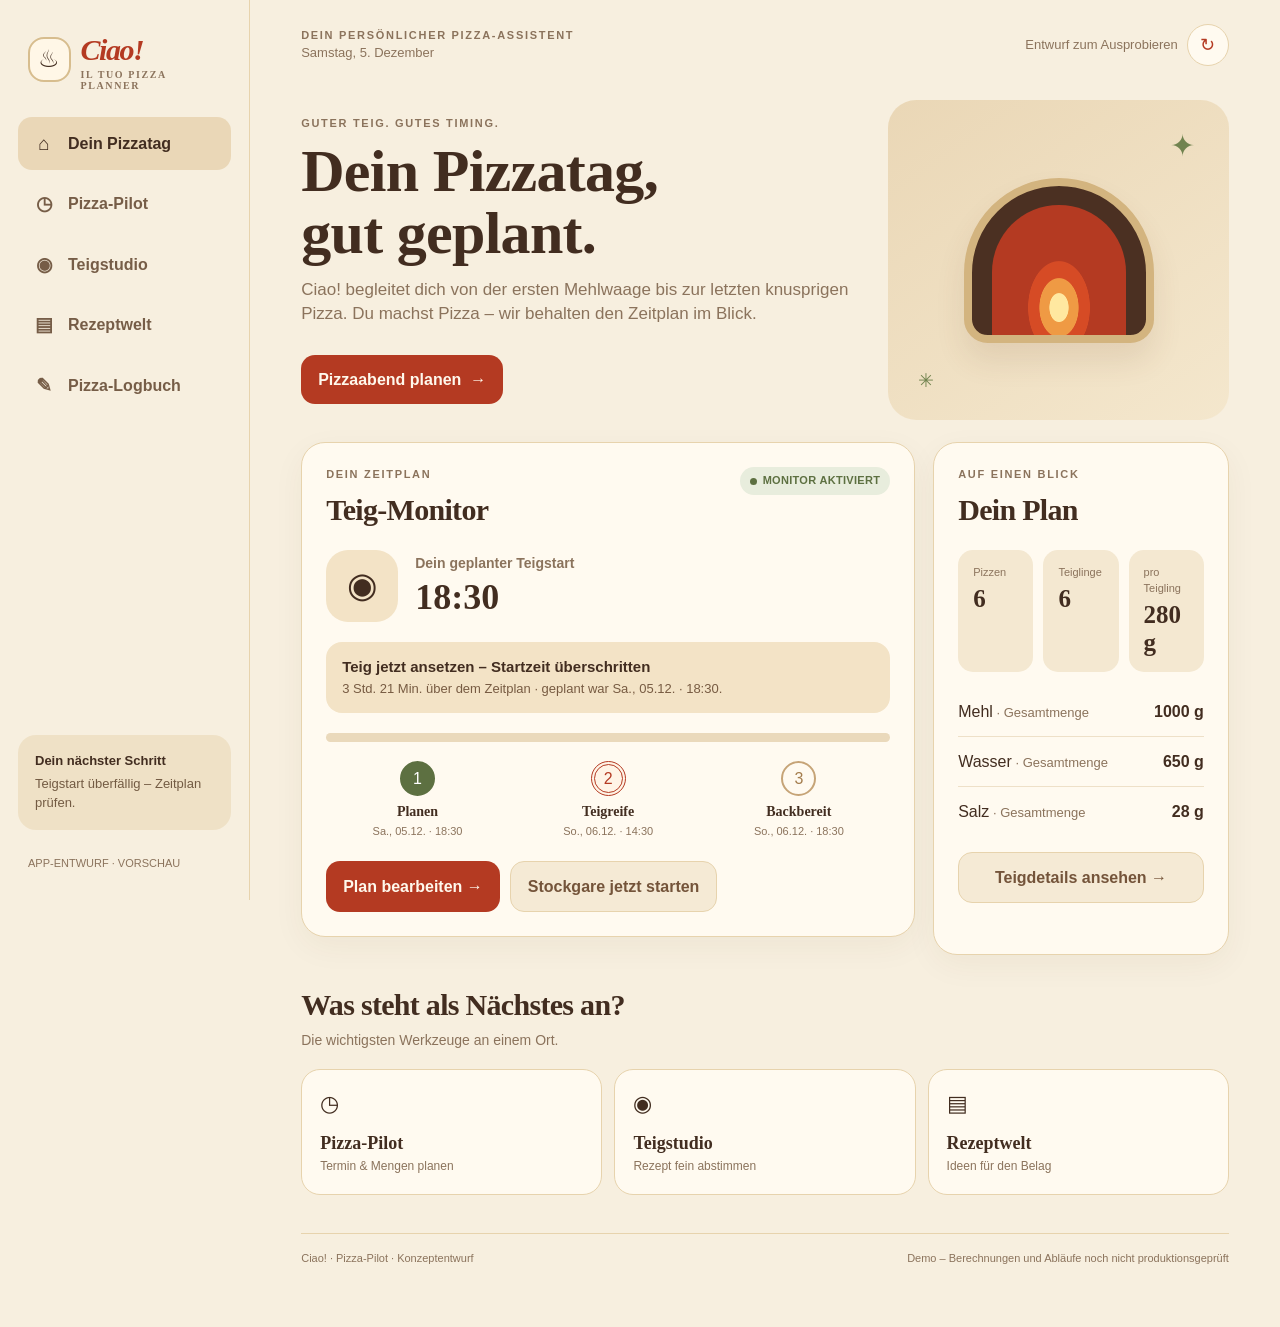
==== redesign/index.html @ b44c13f7 "Add standalone Ciao Pizza-Pilot app concept" ====
<!doctype html>
<html lang="de">
<head>
<meta charset="utf-8">
<meta name="viewport" content="width=device-width,initial-scale=1,viewport-fit=cover">
<meta name="theme-color" content="#f7efdf">
<title>Ciao! – Pizza-Pilot · Entwurf</title>
<style>
:root{--paper:#f7efdf;--paper2:#fffaf0;--ink:#422d20;--muted:#8b735c;--line:#e7d3ad;--red:#b43a22;--red2:#962f1d;--green:#5d7041;--greenbg:#e8eddd;--shadow:0 10px 32px #573a1a0d;--r:24px}
*{box-sizing:border-box}html{scroll-behavior:smooth}body{margin:0;background:var(--paper);color:var(--ink);font-family:ui-sans-serif,-apple-system,BlinkMacSystemFont,"Segoe UI",sans-serif;line-height:1.45}button,input,select{font:inherit}button{cursor:pointer}button:focus-visible,input:focus-visible,select:focus-visible{outline:3px solid #c58c65;outline-offset:2px}
.app{max-width:1440px;margin:auto;min-height:100vh;display:grid;grid-template-columns:250px minmax(0,1fr)}aside{padding:28px 18px;border-right:1px solid var(--line);display:flex;flex-direction:column;gap:26px;position:sticky;top:0;height:100vh}.brand{display:flex;align-items:center;gap:10px;padding:0 10px}.brandmark{width:45px;height:45px;border:2px solid #d7bd8e;border-radius:16px;display:grid;place-items:center;background:#fff7e7;font-size:24px}.brandname{font-family:Georgia,serif;font-size:30px;font-weight:bold;color:var(--red);font-style:italic;letter-spacing:-1.5px}.brand small{display:block;color:var(--muted);font:600 10px ui-sans-serif;letter-spacing:1.6px;text-transform:uppercase;margin-top:-3px}.nav{display:grid;gap:7px}.nav button{border:0;background:transparent;color:#765d47;text-align:left;padding:13px 14px;border-radius:14px;display:flex;align-items:center;gap:12px;font-weight:650}.nav button span{font-size:19px;width:24px;text-align:center}.nav button.active{background:#ead7b7;color:var(--ink)}.aside-note{margin-top:auto;padding:17px;background:#efe1c6;border-radius:18px;color:#735b43;font-size:13px}.aside-note b{display:block;color:var(--ink);margin-bottom:5px}
main{min-width:0;padding:24px clamp(18px,4vw,58px) 60px}.topbar{display:flex;justify-content:space-between;align-items:center;gap:16px;margin-bottom:34px}.eyebrow{font-size:11px;letter-spacing:1.7px;text-transform:uppercase;color:var(--muted);font-weight:800}.today{font-size:13px;color:var(--muted)}.top-actions{display:flex;align-items:center;gap:9px}.round{border:1px solid var(--line);border-radius:50%;width:42px;height:42px;background:var(--paper2);color:var(--red);font-size:18px}.view{display:none}.view.active{display:block;animation:appear .25s ease}@keyframes appear{from{opacity:.5;transform:translateY(4px)}to{opacity:1;transform:none}}
h1,h2,h3,p{margin-top:0}h1,h2,h3{font-family:Georgia,"Times New Roman",serif;letter-spacing:-.7px}h1{font-size:clamp(38px,5vw,60px);line-height:1.04;margin:8px 0 13px}h2{font-size:30px;margin-bottom:8px}h3{font-size:21px;margin-bottom:8px}.lede{color:var(--muted);font-size:17px;max-width:640px;margin-bottom:28px}.hero{display:grid;grid-template-columns:minmax(0,1.25fr) minmax(240px,.75fr);gap:20px;align-items:stretch;margin-bottom:22px}.hero-copy{padding:16px 0}.hero-art{min-height:230px;border-radius:28px;background:linear-gradient(145deg,#ead7b6,#f4e7cd);position:relative;overflow:hidden;display:grid;place-items:center}.oven{width:190px;height:165px;border-radius:100px 100px 25px 25px;background:#4b3022;border:8px solid #d3b47f;position:relative;box-shadow:0 18px 30px #6c3e241c}.oven:before{content:"";position:absolute;inset:19px 20px 0;border-radius:100px 100px 0 0;background:var(--red)}.oven:after{content:"";position:absolute;bottom:0;left:50%;transform:translateX(-50%);width:94px;height:98px;border-radius:70px 70px 0 0;background:radial-gradient(ellipse at 50% 72%,#ffe8a0 0 14%,#ef9a44 15% 29%,#d64b25 30% 46%,transparent 47%)}.spark{position:absolute;color:#71834f;font-size:30px}.spark.one{top:24px;right:34px}.spark.two{bottom:26px;left:30px;font-size:19px}
.card{background:var(--paper2);border:1px solid var(--line);border-radius:var(--r);padding:24px;box-shadow:var(--shadow)}.cardhead{display:flex;align-items:flex-start;justify-content:space-between;gap:12px;margin-bottom:18px}.cardhead p{color:var(--muted);font-size:14px;margin:0}.badge{display:inline-flex;align-items:center;gap:6px;background:var(--greenbg);color:var(--green);border-radius:99px;padding:6px 10px;font-size:11px;font-weight:800;letter-spacing:.3px;white-space:nowrap}.dot{width:7px;height:7px;border-radius:50%;background:currentColor}.dashboard-grid{display:grid;grid-template-columns:minmax(0,1.35fr) minmax(270px,.65fr);gap:18px}.monitor{margin-bottom:18px}.monitor-top{display:flex;justify-content:space-between;gap:14px;align-items:flex-start}.dough-icon{width:72px;height:72px;border-radius:22px;background:#f3e3c6;display:grid;place-items:center;font-size:35px;flex-shrink:0}.monitor-main{display:flex;gap:17px;align-items:center;margin:12px 0 20px}.monitor-main .sub{font-weight:750;font-size:14px;color:var(--muted)}.monitor-main .big{font:700 clamp(25px,3vw,36px) Georgia,serif;line-height:1.15;margin-top:4px}.countdown{padding:14px 16px;background:#f3e3c6;border-radius:16px;margin:14px 0 20px}.countdown b{display:block;font-size:15px}.countdown span{display:block;font-size:13px;color:#775b42;margin-top:3px}.progress{height:9px;background:#ead9bb;border-radius:20px;overflow:hidden;margin:14px 0 19px}.progress i{display:block;height:100%;width:0;background:var(--green);border-radius:20px;transition:width .3s}.stages{display:grid;grid-template-columns:repeat(3,1fr);gap:8px}.stage{text-align:center;color:var(--muted);font-size:12px}.stage .ring{margin:0 auto 8px;width:35px;height:35px;border:2px solid #c6a477;border-radius:50%;display:grid;place-items:center;color:#a47d4d;font-size:16px}.stage.current .ring{border:4px double var(--red);color:var(--red);background:#fff4e6}.stage.done .ring{background:var(--green);border-color:var(--green);color:white}.stage b{display:block;font:700 14px Georgia,serif;color:var(--ink);margin-bottom:3px}.stage small{font-size:11px}
.btn{border:0;border-radius:14px;padding:13px 17px;font-weight:800;display:inline-flex;justify-content:center;align-items:center;gap:9px;transition:transform .12s,background .12s}.btn:active{transform:scale(.985)}.primary{background:var(--red);color:#fff8ec}.primary:hover{background:var(--red2)}.secondary{background:#f5ead5;color:#74543a;border:1px solid var(--line)}.ghost{background:transparent;color:var(--red);padding:8px}.wide{width:100%}.btn-row{display:flex;gap:10px;flex-wrap:wrap;margin-top:20px}.quick-grid{display:grid;grid-template-columns:repeat(3,1fr);gap:12px;margin-top:18px}.quick{padding:18px;border:1px solid var(--line);border-radius:19px;background:var(--paper2);text-align:left;color:var(--ink)}.quick .qi{font-size:22px;margin-bottom:14px}.quick b{display:block;font:700 18px Georgia,serif}.quick small{display:block;color:var(--muted);margin-top:4px;font-size:12px}.section-title{display:flex;justify-content:space-between;align-items:end;gap:14px;margin:28px 0 13px}.section-title h2{margin:0}.section-title p{margin:4px 0 0;color:var(--muted);font-size:14px}
.fieldgrid{display:grid;grid-template-columns:repeat(2,minmax(0,1fr));gap:15px}.field{display:grid;gap:7px}.field label{font-size:13px;font-weight:800;color:#70553e}.field input,.field select{width:100%;min-height:46px;border:1px solid var(--line);border-radius:12px;padding:10px 12px;background:#fffdf7;color:var(--ink)}.field small{font-size:11px;color:var(--muted)}.full{grid-column:1/-1}.switchrow{display:flex;align-items:flex-start;gap:12px;padding:15px;background:#f3e7d0;border-radius:15px}.switchrow input{width:21px;height:21px;accent-color:var(--green);margin-top:2px}.switchrow b{display:block;font-size:14px}.switchrow small{display:block;color:var(--muted);font-size:12px;margin-top:4px}.statgrid{display:grid;grid-template-columns:repeat(3,1fr);gap:10px}.stat{background:#f4e8d1;padding:15px;border-radius:15px}.stat small{display:block;color:var(--muted);font-size:11px}.stat b{display:block;font:700 25px Georgia,serif;margin-top:4px}.ingredient-list{display:grid;gap:0}.ingredient{display:flex;justify-content:space-between;gap:16px;padding:13px 0;border-bottom:1px solid #eee0c8}.ingredient:last-child{border:0}.ingredient span{color:var(--muted);font-size:13px}.recipe-grid{display:grid;grid-template-columns:repeat(3,minmax(0,1fr));gap:14px}.recipe{padding:19px;background:var(--paper2);border:1px solid var(--line);border-radius:20px}.recipe-art{height:100px;border-radius:14px;background:linear-gradient(135deg,#f1dfbd,#e7cba0);display:grid;place-items:center;font-size:42px;margin-bottom:15px}.recipe p{font-size:13px;color:var(--muted);min-height:38px}.recipe .btn{width:100%;padding:10px;font-size:13px}.checklist{display:grid;gap:10px}.checkitem{display:flex;align-items:center;gap:11px;padding:12px;border:1px solid var(--line);border-radius:13px}.checkitem input{width:18px;height:18px;accent-color:var(--green)}.checkitem:has(input:checked) span{text-decoration:line-through;color:#9a8a75}.toast{position:fixed;left:50%;bottom:92px;transform:translate(-50%,15px);opacity:0;pointer-events:none;background:var(--ink);color:white;border-radius:99px;padding:12px 18px;font-size:13px;box-shadow:var(--shadow);transition:.2s;z-index:20}.toast.show{opacity:1;transform:translate(-50%,0)}.mobile-nav{display:none}
@media(max-width:900px){.app{grid-template-columns:1fr}aside{display:none}main{padding:18px 18px 100px}.topbar{margin-bottom:23px}.hero{grid-template-columns:1fr .7fr;gap:10px}.hero-art{min-height:185px}.oven{transform:scale(.75)}.dashboard-grid{grid-template-columns:1fr}.quick-grid{grid-template-columns:repeat(3,1fr)}.recipe-grid{grid-template-columns:repeat(2,1fr)}.mobile-nav{position:fixed;display:grid;grid-template-columns:repeat(5,1fr);bottom:0;left:0;right:0;padding:8px 8px calc(8px + env(safe-area-inset-bottom));background:#fffaf0f2;backdrop-filter:blur(14px);border-top:1px solid var(--line);z-index:10}.mobile-nav button{border:0;background:transparent;color:var(--muted);font-size:10px;font-weight:750;display:grid;justify-items:center;gap:3px;padding:5px 0}.mobile-nav button span{font-size:19px}.mobile-nav button.active{color:var(--red)}}
@media(max-width:560px){.hero{grid-template-columns:1fr}.hero-copy{padding:0}.hero-art{min-height:130px;max-height:130px}.oven{transform:scale(.55)}.spark.one{top:10px;right:20px}.spark.two{bottom:10px;left:20px}.lede{font-size:15px;margin-bottom:20px}.card{padding:18px;border-radius:21px}.monitor-main{align-items:flex-start}.dough-icon{width:58px;height:58px;font-size:29px;border-radius:17px}.countdown{padding:12px}.quick-grid{gap:8px}.quick{padding:12px}.quick .qi{font-size:19px;margin-bottom:10px}.quick b{font-size:15px}.quick small{font-size:11px}.fieldgrid{grid-template-columns:1fr}.full{grid-column:auto}.statgrid{gap:7px}.stat{padding:11px}.stat b{font-size:21px}.recipe-grid{grid-template-columns:1fr}.recipe{display:grid;grid-template-columns:82px 1fr;gap:0 14px}.recipe-art{grid-row:span 3;height:82px;margin:0}.recipe h3{font-size:18px}.recipe p{min-height:0}.recipe .btn{grid-column:2}.top-actions .today{display:none}}
</style>
</head>
<body>
<div class="app">
<aside>
 <div class="brand"><div class="brandmark">♨</div><div><div class="brandname">Ciao!</div><small>Il tuo pizza planner</small></div></div>
 <nav class="nav" aria-label="Hauptnavigation">
  <button class="active" data-view="home"><span>⌂</span>Dein Pizzatag</button>
  <button data-view="pilot"><span>◷</span>Pizza-Pilot</button>
  <button data-view="dough"><span>◉</span>Teigstudio</button>
  <button data-view="recipes"><span>▤</span>Rezeptwelt</button>
  <button data-view="logbook"><span>✎</span>Pizza-Logbuch</button>
 </nav>
 <div class="aside-note"><b>Dein nächster Schritt</b><span id="asideNext">Plane deinen Pizzaabend und lass Ciao! den Zeitplan berechnen.</span></div>
 <div style="padding:0 10px;color:var(--muted);font-size:11px">APP-ENTWURF · VORSCHAU</div>
</aside>
<main>
 <div class="topbar"><div><div class="eyebrow" id="topEyebrow">DEIN PERSÖNLICHER PIZZA-ASSISTENT</div><div class="today" id="todayLabel"></div></div><div class="top-actions"><span class="today">Entwurf zum Ausprobieren</span><button class="round" id="resetBtn" aria-label="Entwurf zurücksetzen" title="Entwurf zurücksetzen">↻</button></div></div>
 <section class="view active" id="view-home">
  <div class="hero"><div class="hero-copy"><div class="eyebrow">GUTER TEIG. GUTES TIMING.</div><h1>Dein Pizzatag,<br>gut geplant.</h1><p class="lede">Ciao! begleitet dich von der ersten Mehlwaage bis zur letzten knusprigen Pizza. Du machst Pizza – wir behalten den Zeitplan im Blick.</p><button class="btn primary" data-go="pilot">Pizzaabend planen <span>→</span></button></div><div class="hero-art" aria-label="Illustration eines Pizzaofens"><span class="spark one">✦</span><div class="oven"></div><span class="spark two">✳</span></div></div>
  <div class="dashboard-grid">
   <div class="card monitor"><div class="cardhead"><div><div class="eyebrow">DEIN ZEITPLAN</div><h2 style="margin:5px 0 0">Teig-Monitor</h2></div><span class="badge" id="monitorBadge"><i class="dot"></i> NOCH NICHT AKTIV</span></div>
    <div class="monitor-main"><div class="dough-icon">◉</div><div><div class="sub" id="monitorTitle">Dein nächster Teig beginnt mit einem Plan</div><div class="big" id="monitorBig">Alles bereit?</div></div></div>
    <div class="countdown" id="countdown"><b>Dein Zeitplan wartet auf dich</b><span>Lege Backzeit und Teigruhe fest – Ciao! berechnet den richtigen Startzeitpunkt.</span></div>
    <div class="progress"><i id="progressBar"></i></div>
    <div class="stages">
     <div class="stage current" id="stage-plan"><div class="ring">1</div><b>Planen</b><small id="stagePlanText">Zeit & Mengen</small></div>
     <div class="stage" id="stage-dough"><div class="ring">2</div><b>Teigreife</b><small id="stageDoughText">Wartet auf Start</small></div>
     <div class="stage" id="stage-bake"><div class="ring">3</div><b>Backbereit</b><small id="stageBakeText">Zielzeit</small></div>
    </div>
    <div class="btn-row"><button class="btn primary" id="monitorAction" data-go="pilot">Jetzt planen <span>→</span></button><button class="btn secondary" id="startDoughBtn" style="display:none">Stockgare starten</button></div>
   </div>
   <div class="card"><div class="cardhead"><div><div class="eyebrow">AUF EINEN BLICK</div><h2 style="margin:5px 0 0">Dein Plan</h2></div></div>
    <div class="statgrid"><div class="stat"><small>Pizzen</small><b id="statPizzas">6</b></div><div class="stat"><small>Teiglinge</small><b id="statBalls">6</b></div><div class="stat"><small>pro Teigling</small><b id="statWeight">280 g</b></div></div>
    <div class="ingredient-list" style="margin-top:15px"><div class="ingredient"><div>Mehl<span> · Gesamtmenge</span></div><b id="statFlour">—</b></div><div class="ingredient"><div>Wasser<span> · Gesamtmenge</span></div><b id="statWater">—</b></div><div class="ingredient"><div>Salz<span> · Gesamtmenge</span></div><b id="statSalt">—</b></div></div>
    <button class="btn secondary wide" style="margin-top:16px" data-go="dough">Teigdetails ansehen →</button>
   </div>
  </div>
  <div class="section-title"><div><h2>Was steht als Nächstes an?</h2><p>Die wichtigsten Werkzeuge an einem Ort.</p></div></div>
  <div class="quick-grid"><button class="quick" data-go="pilot"><div class="qi">◷</div><b>Pizza-Pilot</b><small>Termin & Mengen planen</small></button><button class="quick" data-go="dough"><div class="qi">◉</div><b>Teigstudio</b><small>Rezept fein abstimmen</small></button><button class="quick" data-go="recipes"><div class="qi">▤</div><b>Rezeptwelt</b><small>Ideen für den Belag</small></button></div>
 </section>
 <section class="view" id="view-pilot">
  <div class="eyebrow">SCHRITT 1 · PLANEN</div><h1>Dein Pizza-Pilot.</h1><p class="lede">Sag uns, wann du essen möchtest. Ciao! rechnet rückwärts und zeigt dir, wann der Teig starten sollte.</p>
  <div class="dashboard-grid"><div class="card"><div class="cardhead"><div><h2>Dein Pizzaabend</h2><p>Die Basis für deinen persönlichen Zeitplan.</p></div><span class="badge">SCHRITT 1 VON 3</span></div>
   <div class="fieldgrid">
    <div class="field"><label for="bakeDate">Backdatum</label><input type="date" id="bakeDate"></div>
    <div class="field"><label for="bakeTime">Wann soll gegessen werden?</label><input type="time" id="bakeTime" value="18:30"></div>
    <div class="field"><label for="pizzas">Anzahl Pizzen</label><input type="number" min="1" max="60" id="pizzas" value="6"></div>
    <div class="field"><label for="ballWeight">Teigling pro Pizza (g)</label><input type="number" min="150" max="500" step="5" id="ballWeight" value="280"></div>
    <div class="field"><label for="doughHours">Gesamte Teigruhe (Stunden)</label><input type="number" min="4" max="96" id="doughHours" value="24"></div>
    <div class="field"><label for="proofHours">Stückgare (Stunden)</label><input type="number" min="1" max="12" id="proofHours" value="4"></div>
    <div class="field"><label for="hydration">Hydration (%)</label><input type="number" min="50" max="80" id="hydration" value="65"></div>
    <div class="field"><label for="roomTemp">Raumtemperatur (°C)</label><input type="number" min="15" max="30" id="roomTemp" value="21"></div>
    <div class="field full"><label class="switchrow"><input type="checkbox" id="monitorOptIn" checked><span><b>Teig-Monitor auf der Startseite anzeigen</b><smallCiao></smallCiao><small>Übernimmt diesen Plan ins Dashboard. Der Timer beginnt erst, wenn du den tatsächlichen Start der Stockgare bestätigst.</small></span></label></div>
   </div>
   <div class="btn-row"><button class="btn primary" id="savePlan">Zeitplan berechnen <span>→</span></button><button class="btn secondary" id="resetPlan">Eingaben zurücksetzen</button></div>
  </div>
  <div class="card"><div class="eyebrow">DEIN RÜCKWÄRTSPLAN</div><h2 style="margin-top:8px">Die entscheidenden Zeiten</h2><div class="ingredient-list" id="planTimes"><div class="ingredient"><div>Teig ansetzen</div><b>—</b></div><div class="ingredient"><div>Stückgare beginnt</div><b>—</b></div><div class="ingredient"><div>Backbereit</div><b>—</b></div></div><div class="countdown" id="pilotCountdown"><b>Bereit, wenn du es bist.</b><span>Trage Datum und Uhrzeit ein und berechne deinen Zeitplan.</span></div></div>
  </div>
 </section>
 <section class="view" id="view-dough">
  <div class="eyebrow">SCHRITT 2 · TEIGSTUDIO</div><h1>Der Teig macht's.</h1><p class="lede">Ein guter Teig ist kein Zufall. Hier siehst du deine Mengen und kannst die wichtigsten Parameter anpassen.</p>
  <div class="dashboard-grid"><div class="card"><div class="cardhead"><div><h2>Dein Teigrezept</h2><p>Berechnet aus Anzahl und Gewicht deiner Teiglinge.</p></div><span class="badge">BÄCKERPROZENTE</span></div>
   <div class="statgrid"><div class="stat"><small>Mehl</small><b id="flourAmount">—</b></div><div class="stat"><small>Wasser</small><b id="waterAmount">—</b></div><div class="stat"><small>Salz</small><b id="saltAmount">—</b></div></div>
   <div class="ingredient-list" style="margin-top:16px"><div class="ingredient"><div>Hefe <span> · Richtwert, Trockenhefe</span></div><b id="yeastAmount">—</b></div><div class="ingredient"><div>Gesamtteig</div><b id="totalDough">—</b></div><div class="ingredient"><div>Teiglinge</div><b id="doughBallSummary">—</b></div></div>
   <p style="font-size:12px;color:var(--muted);margin:15px 0 0">Hinweis: Die Hefemenge ist im Entwurf ein grober Startwert und wird in einer späteren Version abhängig von Temperatur und Reifezeit genauer berechnet.</p>
  </div>
  <div class="card"><div class="eyebrow">DEINE EINSTELLUNGEN</div><h2 style="margin-top:8px">Feintuning</h2><div class="fieldgrid"><div class="field"><label for="saltPct">Salz (%)</label><input type="number" id="saltPct" min="1" max="4" step=".1" value="2.8"></div><div class="field"><label for="oilPct">Olivenöl (%)</label><input type="number" id="oilPct" min="0" max="5" step=".1" value="0"></div><div class="field"><label for="yeastPct">Trockenhefe (%)</label><input type="number" id="yeastPct" min=".01" max="1" step=".01" value=".15"></div><div class="field"><label for="flourType">Mehltyp</label><select id="flourType"><option>Tipo 00</option><option>Tipo 0</option><option>Weizen 550</option><option>Vollkorn-Mix</option></select></div></div><div class="btn-row"><button class="btn primary" id="updateDough">Teig neu berechnen</button><button class="btn secondary" data-go="pilot">Zum Pizza-Pilot</button></div></div></div>
 </section>
 <section class="view" id="view-recipes">
  <div class="eyebrow">INSPIRATION · REZEPTWELT</div><h1>Was kommt drauf?</h1><p class="lede">Drei Klassiker für den Anfang. Wähle eine Pizza, um sie für deinen Abend vorzumerken.</p>
  <div class="recipe-grid">
   <article class="recipe"><div class="recipe-art">✦</div><h3>Margherita</h3><p>Tomate, Fior di latte, Basilikum. Wenige Zutaten, viel Geschmack.</p><button class="btn secondary" data-recipe="Margherita">Für den Abend wählen</button></article>
   <article class="recipe"><div class="recipe-art">◉</div><h3>Marinara</h3><p>Tomate, Knoblauch, Oregano und Olivenöl. Pur und aromatisch.</p><button class="btn secondary" data-recipe="Marinara">Für den Abend wählen</button></article>
   <article class="recipe"><div class="recipe-art">✳</div><h3>Diavola</h3><p>Tomate, Mozzarella und würzige Salami. Herzhaft mit etwas Schärfe.</p><button class="btn secondary" data-recipe="Diavola">Für den Abend wählen</button></article>
  </div>
  <div class="card" style="margin-top:18px"><div class="cardhead"><div><h2>Deine Auswahl</h2><p>Die ausgewählten Pizzen für deinen Pizzaabend.</p></div></div><div id="recipeSelection" class="ingredient-list"><div class="ingredient"><div>Noch keine Pizza ausgewählt</div><b>—</b></div></div></div>
 </section>
 <section class="view" id="view-logbook">
  <div class="eyebrow">LERNEN · VERBESSERN · WIEDERHOLEN</div><h1>Dein Pizza-Logbuch.</h1><p class="lede">Notiere, wie dein Teig und deine Pizza geworden sind. Beim nächsten Mal kannst du gezielt verbessern.</p>
  <div class="dashboard-grid"><div class="card"><h2>Backergebnis festhalten</h2><div class="fieldgrid"><div class="field"><label for="logDate">Datum</label><input type="date" id="logDate"></div><div class="field"><label for="ovenTemp">Ofentemperatur (°C)</label><input type="number" id="ovenTemp" value="400"></div><div class="field"><label for="bakeQuality">Ergebnis</label><select id="bakeQuality"><option>Sehr gut</option><option>Gut</option><option>Verbesserungswürdig</option></select></div><div class="field"><label for="bakeTimeActual">Backzeit (Sekunden)</label><input type="number" id="bakeTimeActual" value="90"></div><div class="field full"><label for="logNotes">Notizen</label><input type="text" id="logNotes" placeholder="z. B. Rand luftig, Boden etwas blass …"></div></div><div class="btn-row"><button class="btn primary" id="saveLog">Eintrag speichern</button></div></div>
   <div class="card"><div class="eyebrow">DEINE LERNKURVE</div><h2 style="margin-top:8px">Letzte Backabende</h2><div id="logEntries" class="ingredient-list"><div class="ingredient"><div>Noch keine Einträge</div><b>Starte dein Logbuch</b></div></div></div>
  </div>
 </section>
 <footer style="margin-top:38px;padding-top:17px;border-top:1px solid var(--line);color:var(--muted);font-size:11px;display:flex;justify-content:space-between;gap:10px;flex-wrap:wrap"><span>Ciao! · Pizza-Pilot · Konzeptentwurf</span><span>Demo – Berechnungen und Abläufe noch nicht produktionsgeprüft</span></footer>
</main>
</div>
<nav class="mobile-nav" aria-label="Navigation"><button class="active" data-view="home"><span>⌂</span>Start</button><button data-view="pilot"><span>◷</span>Pilot</button><button data-view="dough"><span>◉</span>Teig</button><button data-view="recipes"><span>▤</span>Rezepte</button><button data-view="logbook"><span>✎</span>Logbuch</button></nav>
<div class="toast" id="toast" role="status"></div>
<script>
(()=> {
const $=id=>document.getElementById(id);
const defaults={date:'',time:'18:30',pizzas:6,weight:280,hours:24,proof:4,hydration:65,room:21,salt:2.8,oil:0,yeast:.15,monitor:true,startedAt:null,recipes:[],logs:[]};
let data={...defaults};
try{const saved=JSON.parse(localStorage.getItem('ciao-redesign-demo-v1')||'null');if(saved)data={...defaults,...saved}}catch(e){}
let toastTimer;
function toast(msg){$('toast').textContent=msg;$('toast').classList.add('show');clearTimeout(toastTimer);toastTimer=setTimeout(()=>$('toast').classList.remove('show'),2500)}
function localDate(d){return d.getFullYear()+'-'+String(d.getMonth()+1).padStart(2,'0')+'-'+String(d.getDate()).padStart(2,'0')}
function dateTime(date,time){if(!date)return null;const d=new Date(date+'T'+(time||'18:30')+':00');return Number.isNaN(d.getTime())?null:d}
function fmt(d){return d.toLocaleDateString('de-DE',{weekday:'short',day:'2-digit',month:'2-digit'})+' · '+d.toLocaleTimeString('de-DE',{hour:'2-digit',minute:'2-digit'})}
function persist(){try{localStorage.setItem('ciao-redesign-demo-v1',JSON.stringify(data))}catch(e){}}
function calc(){const count=Math.max(1,+$('pizzas').value||1),weight=Math.max(150,+$('ballWeight').value||280),hydr=Math.max(50,+$('hydration').value||65)/100,salt=Math.max(0,+$('saltPct').value||2.8)/100,oil=Math.max(0,+$('oilPct').value||0)/100,yeast=Math.max(0,+$('yeastPct').value||.15)/100,total=count*weight,flour=total/(1+hydr+salt+oil+yeast),water=flour*hydr,saltG=flour*salt,oilG=flour*oil,yeastG=flour*yeast;return{count,weight,total,flour,water,saltG,oilG,yeastG}}
function fmtG(n){return Math.round(n)+' g'}
function syncInputs(){ $('bakeDate').value=data.date;$('bakeTime').value=data.time;$('pizzas').value=data.pizzas;$('ballWeight').value=data.weight;$('doughHours').value=data.hours;$('proofHours').value=data.proof;$('hydration').value=data.hydration;$('roomTemp').value=data.room;$('monitorOptIn').checked=data.monitor;$('saltPct').value=data.salt;$('oilPct').value=data.oil;$('yeastPct').value=data.yeast;$('logDate').value=localDate(new Date())}
function readInputs(){data.date=$('bakeDate').value;data.time=$('bakeTime').value;data.pizzas=Math.max(1,+$('pizzas').value||1);data.weight=Math.max(150,+$('ballWeight').value||280);data.hours=Math.max(4,+$('doughHours').value||24);data.proof=Math.max(1,+$('proofHours').value||4);data.hydration=Math.max(50,+$('hydration').value||65);data.room=+$('roomTemp').value||21;data.monitor=$('monitorOptIn').checked;data.salt=+$('saltPct').value||2.8;data.oil=+$('oilPct').value||0;data.yeast=+$('yeastPct').value||.15}
function updateStats(){const c=calc();$('statPizzas').textContent=c.count;$('statBalls').textContent=c.count;$('statWeight').textContent=c.weight+' g';$('statFlour').textContent=fmtG(c.flour);$('statWater').textContent=fmtG(c.water);$('statSalt').textContent=fmtG(c.saltG);$('flourAmount').textContent=fmtG(c.flour);$('waterAmount').textContent=fmtG(c.water);$('saltAmount').textContent=fmtG(c.saltG);$('yeastAmount').textContent=fmtG(c.yeastG);$('totalDough').textContent=fmtG(c.total);$('doughBallSummary').textContent=c.count+' × '+c.weight+' g'}
function setStage(id,cls){const el=$(id);el.classList.remove('current','done');if(cls)el.classList.add(cls)}
function render(){readInputs();persist();updateStats();const now=new Date(),bake=dateTime(data.date,data.time),start=bake?new Date(bake.getTime()-data.hours*3600000):null,proof=bake?new Date(bake.getTime()-data.proof*3600000):null;const started=data.startedAt?new Date(data.startedAt):null;const active=data.monitor; $('monitorBadge').innerHTML=active?'<i class="dot"></i> MONITOR AKTIVIERT':'MONITOR AUS';$('monitorTitle').textContent=started?'Teigreife läuft':(bake?'Dein geplanter Teigstart':'Dein nächster Teig beginnt mit einem Plan');$('monitorBig').textContent=started?elapsed(started,now):(start?fmt(start).split(' · ')[1]:'Alles bereit?');$('progressBar').style.width=started?Math.max(0,Math.min(100,(now-started)/(data.hours*3600000)*100))+'%':'0%';$('stagePlanText').textContent=start?fmt(start):'Zeit & Mengen';$('stageDoughText').textContent=started?'Gestartet · '+started.toLocaleTimeString('de-DE',{hour:'2-digit',minute:'2-digit'}):(proof?fmt(proof):'Wartet auf Start');$('stageBakeText').textContent=bake?fmt(bake):'Zielzeit';setStage('stage-plan',started?'done':(bake?'done':'current'));setStage('stage-dough',started?'current':(bake?'current':''));setStage('stage-bake',started&&now-started>=data.hours*3600000?'done':'');
$('countdown').style.display=active?'':'none';if(!active){$('countdown').innerHTML='<b>Monitor ausgeblendet</b><span>Aktiviere ihn im Pizza-Pilot, wenn du den Zeitplan auf der Startseite sehen möchtest.</span>'}else if(!bake){$('countdown').innerHTML='<b>Dein Zeitplan wartet auf dich</b><span>Lege Backzeit und Teigruhe fest – Ciao! berechnet den richtigen Startzeitpunkt.</span>'}else if(started){const end=new Date(started.getTime()+data.hours*3600000),left=end-now;$('countdown').innerHTML='<b>Teig reift seit '+fmt(started)+'</b><span>'+(left>0?'Noch '+duration(left)+' bis zur berechneten Reife.':'Die geplante Reifezeit ist erreicht.')+'</span>'}else{const delta=start-now;$('countdown').innerHTML=delta>0?'<b>Teig ansetzen: '+fmt(start)+'</b><span>Noch '+duration(delta)+' bis zum geplanten Start.</span>':'<b>Teig jetzt ansetzen – Startzeit überschritten</b><span>'+duration(-delta)+' über dem Zeitplan · geplant war '+fmt(start)+'.</span>'}
$('monitorAction').textContent=started?'Zeitplan ansehen →':(bake?'Plan bearbeiten →':'Jetzt planen →');$('monitorAction').dataset.go=bake?'pilot':'pilot';$('startDoughBtn').style.display=active&&bake&&!started?'inline-flex':'none';$('startDoughBtn').textContent='Stockgare jetzt starten';$('asideNext').textContent=started?'Teig reift. Geplante Reife: '+fmt(new Date(started.getTime()+data.hours*3600000)):start?(start>now?'Teigstart am '+fmt(start):'Teigstart überfällig – Zeitplan prüfen.'):'Plane deinen Pizzaabend und lass Ciao! den Zeitplan berechnen.';renderTimes(bake,start,proof);renderRecipes();renderLogs();persist()}
function duration(ms){let m=Math.floor(Math.abs(ms)/60000),d=Math.floor(m/1440),h=Math.floor(m%1440/60),min=m%60;return(d?d+' Tg. ':'')+(h+' Std. '+min+' Min.')}
function elapsed(start,now){return duration(now-start)}
function renderTimes(bake,start,proof){$('planTimes').innerHTML=[['Teig ansetzen',start],['Stückgare beginnt',proof],['Backbereit',bake]].map(([label,date])=>'<div class="ingredient"><div>'+label+'</div><b>'+(date?fmt(date):'—')+'</b></div>').join('');if(!bake){$('pilotCountdown').innerHTML='<b>Bereit, wenn du es bist.</b><span>Trage Datum und Uhrzeit ein und berechne deinen Zeitplan.</span>'}else{$('pilotCountdown').innerHTML='<b>Dein Teigstart ist '+fmt(start)+'</b><span>'+(start>new Date()?'Noch '+duration(start-new Date())+' bis zum Start.':duration(new Date()-start)+' über dem geplanten Start.')+'</span>'}}
function renderRecipes(){$('recipeSelection').innerHTML=data.recipes.length?data.recipes.map(r=>'<div class="ingredient"><div>'+r+'</div><b>Vorgemerkt ✓</b></div>').join(''):'<div class="ingredient"><div>Noch keine Pizza ausgewählt</div><b>—</b></div>'}
function renderLogs(){$('logEntries').innerHTML=data.logs.length?data.logs.slice().reverse().map(l=>'<div class="ingredient"><div><b>'+escapeHtml(l.date)+' · '+escapeHtml(l.quality)+'</b><span style="display:block">'+escapeHtml(l.notes||'Keine Notiz')+'</span></div><b>'+escapeHtml(l.temp)+' °C</b></div>').join(''):'<div class="ingredient"><div>Noch keine Einträge</div><b>Starte dein Logbuch</b></div>'}
function escapeHtml(s){return String(s).replace(/[&<>"']/g,c=>({'&':'&amp;','<':'&lt;','>':'&gt;','"':'&quot;',"'":'&#39;'}[c]))}
const titles={home:'DEIN PERSÖNLICHER PIZZA-ASSISTENT',pilot:'DER PIZZA-PILOT',dough:'TEIGSTUDIO',recipes:'REZEPTWELT',logbook:'PIZZA-LOGBUCH'};
function go(view){document.querySelectorAll('.view').forEach(v=>v.classList.toggle('active',v.id==='view-'+view));document.querySelectorAll('[data-view]').forEach(b=>b.classList.toggle('active',b.dataset.view===view));$('topEyebrow').textContent=titles[view]||titles.home;window.scrollTo({top:0,behavior:'smooth'})}
document.querySelectorAll('[data-view]').forEach(b=>b.addEventListener('click',()=>go(b.dataset.view)));document.querySelectorAll('[data-go]').forEach(b=>b.addEventListener('click',()=>go(b.dataset.go)));
['bakeDate','bakeTime','pizzas','ballWeight','doughHours','proofHours','hydration','roomTemp','monitorOptIn','saltPct','oilPct','yeastPct'].forEach(id=>$(id).addEventListener('change',()=>{readInputs();render()}));
$('savePlan').addEventListener('click',()=>{readInputs();if(!data.date){toast('Bitte zuerst ein Backdatum wählen.');$('bakeDate').focus();return}render();go('home');toast('Zeitplan berechnet und gespeichert.')});
$('updateDough').addEventListener('click',()=>{readInputs();render();toast('Teigmenge neu berechnet.')});
$('resetPlan').addEventListener('click',()=>{data={...defaults,date:localDate(new Date(Date.now()+86400000)),time:'18:30',startedAt:null,recipes:data.recipes,logs:data.logs};syncInputs();render();toast('Plan zurückgesetzt.')});
$('startDoughBtn').addEventListener('click',()=>{if(!data.monitor){toast('Aktiviere zuerst den Teig-Monitor im Pizza-Pilot.');return}data.startedAt=new Date().toISOString();render();toast('Stockgare gestartet. Die Zeit läuft.')});
document.querySelectorAll('[data-recipe]').forEach(b=>b.addEventListener('click',()=>{if(!data.recipes.includes(b.dataset.recipe))data.recipes.push(b.dataset.recipe);persist();renderRecipes();toast(b.dataset.recipe+' für den Abend vorgemerkt.')}));
$('saveLog').addEventListener('click',()=>{data.logs.push({date:$('logDate').value||localDate(new Date()),temp:$('ovenTemp').value||'—',quality:$('bakeQuality').value,notes:$('logNotes').value,seconds:$('bakeTimeActual').value});persist();renderLogs();$('logNotes').value='';toast('Backabend im Logbuch gespeichert.')});
$('resetBtn').addEventListener('click',()=>{if(confirm('Alle Daten dieses App-Entwurfs zurücksetzen?')){localStorage.removeItem('ciao-redesign-demo-v1');data={...defaults};syncInputs();render();go('home');toast('Entwurf zurückgesetzt.')}})
const tomorrow=new Date();tomorrow.setDate(tomorrow.getDate()+1);if(!data.date)data.date=localDate(tomorrow);if(!data.logs.length)$('logDate').value=localDate(new Date());syncInputs();$('todayLabel').textContent=new Date().toLocaleDateString('de-DE',{weekday:'long',day:'numeric',month:'long'});render();setInterval(render,30000);
})();
</script>
</body>
</html>
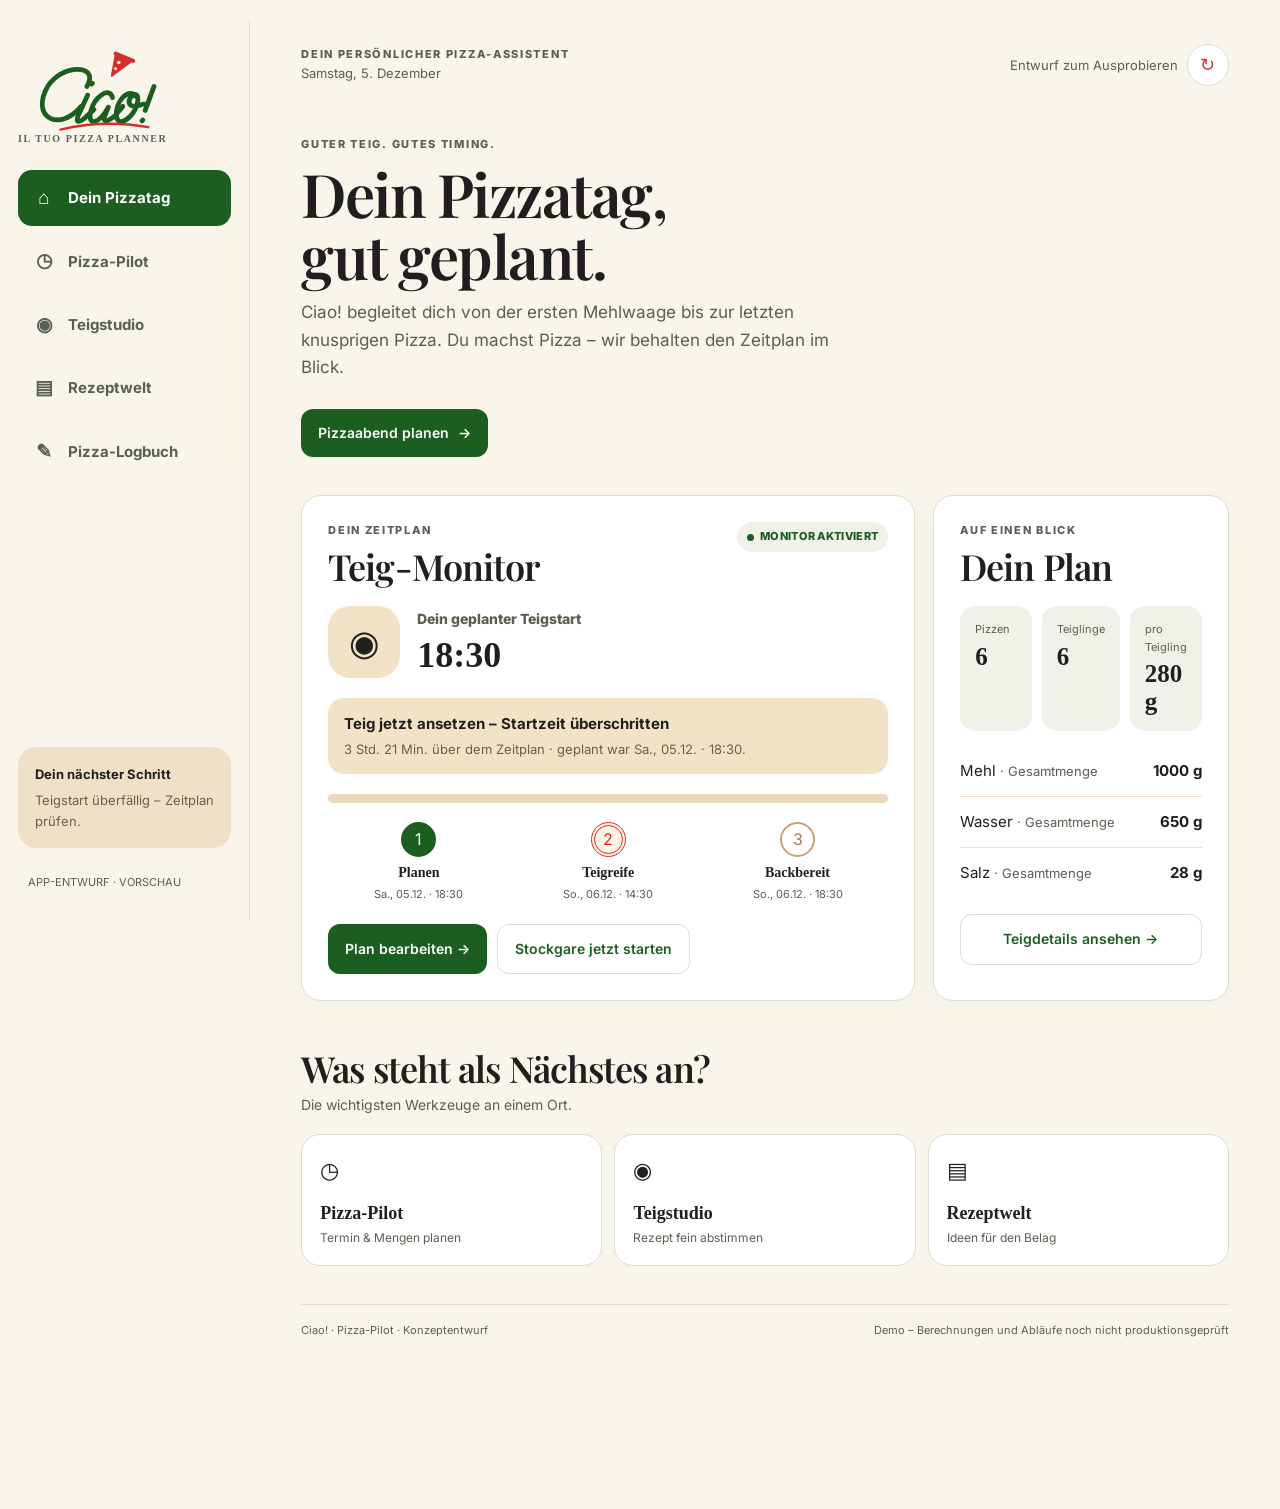
==== commit fa3d1bfe: "Rebrand Ciao! with the Modern Italian Premium Classico identity" ====
--- a/redesign/index.html
+++ b/redesign/index.html
@@ -3,25 +3,28 @@
 <head>
 <meta charset="utf-8">
 <meta name="viewport" content="width=device-width,initial-scale=1,viewport-fit=cover">
-<meta name="theme-color" content="#f7efdf">
+<meta name="theme-color" content="#F9F5EA">
 <title>Ciao! – Pizza-Pilot · Entwurf</title>
+
+
 <style>
-:root{--paper:#f7efdf;--paper2:#fffaf0;--ink:#422d20;--muted:#8b735c;--line:#e7d3ad;--red:#b43a22;--red2:#962f1d;--green:#5d7041;--greenbg:#e8eddd;--shadow:0 10px 32px #573a1a0d;--r:24px}
-*{box-sizing:border-box}html{scroll-behavior:smooth}body{margin:0;background:var(--paper);color:var(--ink);font-family:ui-sans-serif,-apple-system,BlinkMacSystemFont,"Segoe UI",sans-serif;line-height:1.45}button,input,select{font:inherit}button{cursor:pointer}button:focus-visible,input:focus-visible,select:focus-visible{outline:3px solid #c58c65;outline-offset:2px}
-.app{max-width:1440px;margin:auto;min-height:100vh;display:grid;grid-template-columns:250px minmax(0,1fr)}aside{padding:28px 18px;border-right:1px solid var(--line);display:flex;flex-direction:column;gap:26px;position:sticky;top:0;height:100vh}.brand{display:flex;align-items:center;gap:10px;padding:0 10px}.brandmark{width:45px;height:45px;border:2px solid #d7bd8e;border-radius:16px;display:grid;place-items:center;background:#fff7e7;font-size:24px}.brandname{font-family:Georgia,serif;font-size:30px;font-weight:bold;color:var(--red);font-style:italic;letter-spacing:-1.5px}.brand small{display:block;color:var(--muted);font:600 10px ui-sans-serif;letter-spacing:1.6px;text-transform:uppercase;margin-top:-3px}.nav{display:grid;gap:7px}.nav button{border:0;background:transparent;color:#765d47;text-align:left;padding:13px 14px;border-radius:14px;display:flex;align-items:center;gap:12px;font-weight:650}.nav button span{font-size:19px;width:24px;text-align:center}.nav button.active{background:#ead7b7;color:var(--ink)}.aside-note{margin-top:auto;padding:17px;background:#efe1c6;border-radius:18px;color:#735b43;font-size:13px}.aside-note b{display:block;color:var(--ink);margin-bottom:5px}
+:root{--paper:var(--bg);--paper2:var(--panel);--ink:var(--text);--muted:var(--muted);--line:var(--line);--red:var(--primary);--red2:#962f1d;--green:var(--primary);--greenbg:#e8eddd;--shadow:0 10px 32px #573a1a0d;--r:24px}
+*{box-sizing:border-box}html{scroll-behavior:smooth}body{margin:0;background:var(--paper);color:var(--ink);font-family:var(--font-body);line-height:1.45}button,input,select{font:inherit}button{cursor:pointer}button:focus-visible,input:focus-visible,select:focus-visible{outline:3px solid #c58c65;outline-offset:2px}
+.app{max-width:1440px;margin:auto;min-height:100vh;display:grid;grid-template-columns:250px minmax(0,1fr)}aside{padding:28px 18px;border-right:1px solid var(--line);display:flex;flex-direction:column;gap:26px;position:sticky;top:0;height:100vh}.brand{display:flex;align-items:center;gap:10px;padding:0 10px}.brandmark{width:45px;height:45px;border:2px solid #d7bd8e;border-radius:16px;display:grid;place-items:center;background:var(--panel);font-size:24px}.brandname{font-family:var(--font-display);font-size:30px;font-weight:bold;color:var(--red);font-style:italic;letter-spacing:-1.5px}.brand small{display:block;color:var(--muted);font:600 10px ui-sans-serif;letter-spacing:1.6px;text-transform:uppercase;margin-top:-3px}.nav{display:grid;gap:7px}.nav button{border:0;background:transparent;color:var(--muted);text-align:left;padding:13px 14px;border-radius:14px;display:flex;align-items:center;gap:12px;font-weight:650}.nav button span{font-size:19px;width:24px;text-align:center}.nav button.active{background:#ead7b7;color:var(--ink)}.aside-note{margin-top:auto;padding:17px;background:#efe1c6;border-radius:18px;color:#735b43;font-size:13px}.aside-note b{display:block;color:var(--ink);margin-bottom:5px}
 main{min-width:0;padding:24px clamp(18px,4vw,58px) 60px}.topbar{display:flex;justify-content:space-between;align-items:center;gap:16px;margin-bottom:34px}.eyebrow{font-size:11px;letter-spacing:1.7px;text-transform:uppercase;color:var(--muted);font-weight:800}.today{font-size:13px;color:var(--muted)}.top-actions{display:flex;align-items:center;gap:9px}.round{border:1px solid var(--line);border-radius:50%;width:42px;height:42px;background:var(--paper2);color:var(--red);font-size:18px}.view{display:none}.view.active{display:block;animation:appear .25s ease}@keyframes appear{from{opacity:.5;transform:translateY(4px)}to{opacity:1;transform:none}}
-h1,h2,h3,p{margin-top:0}h1,h2,h3{font-family:Georgia,"Times New Roman",serif;letter-spacing:-.7px}h1{font-size:clamp(38px,5vw,60px);line-height:1.04;margin:8px 0 13px}h2{font-size:30px;margin-bottom:8px}h3{font-size:21px;margin-bottom:8px}.lede{color:var(--muted);font-size:17px;max-width:640px;margin-bottom:28px}.hero{display:grid;grid-template-columns:minmax(0,1.25fr) minmax(240px,.75fr);gap:20px;align-items:stretch;margin-bottom:22px}.hero-copy{padding:16px 0}.hero-art{min-height:230px;border-radius:28px;background:linear-gradient(145deg,#ead7b6,#f4e7cd);position:relative;overflow:hidden;display:grid;place-items:center}.oven{width:190px;height:165px;border-radius:100px 100px 25px 25px;background:#4b3022;border:8px solid #d3b47f;position:relative;box-shadow:0 18px 30px #6c3e241c}.oven:before{content:"";position:absolute;inset:19px 20px 0;border-radius:100px 100px 0 0;background:var(--red)}.oven:after{content:"";position:absolute;bottom:0;left:50%;transform:translateX(-50%);width:94px;height:98px;border-radius:70px 70px 0 0;background:radial-gradient(ellipse at 50% 72%,#ffe8a0 0 14%,#ef9a44 15% 29%,#d64b25 30% 46%,transparent 47%)}.spark{position:absolute;color:#71834f;font-size:30px}.spark.one{top:24px;right:34px}.spark.two{bottom:26px;left:30px;font-size:19px}
+h1,h2,h3,p{margin-top:0}h1,h2,h3{font-family:var(--font-display);letter-spacing:-.7px}h1{font-size:clamp(38px,5vw,60px);line-height:1.04;margin:8px 0 13px}h2{font-size:30px;margin-bottom:8px}h3{font-size:21px;margin-bottom:8px}.lede{color:var(--muted);font-size:17px;max-width:640px;margin-bottom:28px}.hero{display:grid;grid-template-columns:minmax(0,1.25fr) minmax(240px,.75fr);gap:20px;align-items:stretch;margin-bottom:22px}.hero-copy{padding:16px 0}.hero-art{min-height:230px;border-radius:28px;background:linear-gradient(145deg,#ead7b6,#f4e7cd);position:relative;overflow:hidden;display:grid;place-items:center}.oven{width:190px;height:165px;border-radius:100px 100px 25px 25px;background:var(--text);border:8px solid #d3b47f;position:relative;box-shadow:0 18px 30px #6c3e241c}.oven:before{content:"";position:absolute;inset:19px 20px 0;border-radius:100px 100px 0 0;background:var(--red)}.oven:after{content:"";position:absolute;bottom:0;left:50%;transform:translateX(-50%);width:94px;height:98px;border-radius:70px 70px 0 0;background:radial-gradient(ellipse at 50% 72%,#ffe8a0 0 14%,#ef9a44 15% 29%,#d64b25 30% 46%,transparent 47%)}.spark{position:absolute;color:#71834f;font-size:30px}.spark.one{top:24px;right:34px}.spark.two{bottom:26px;left:30px;font-size:19px}
 .card{background:var(--paper2);border:1px solid var(--line);border-radius:var(--r);padding:24px;box-shadow:var(--shadow)}.cardhead{display:flex;align-items:flex-start;justify-content:space-between;gap:12px;margin-bottom:18px}.cardhead p{color:var(--muted);font-size:14px;margin:0}.badge{display:inline-flex;align-items:center;gap:6px;background:var(--greenbg);color:var(--green);border-radius:99px;padding:6px 10px;font-size:11px;font-weight:800;letter-spacing:.3px;white-space:nowrap}.dot{width:7px;height:7px;border-radius:50%;background:currentColor}.dashboard-grid{display:grid;grid-template-columns:minmax(0,1.35fr) minmax(270px,.65fr);gap:18px}.monitor{margin-bottom:18px}.monitor-top{display:flex;justify-content:space-between;gap:14px;align-items:flex-start}.dough-icon{width:72px;height:72px;border-radius:22px;background:#f3e3c6;display:grid;place-items:center;font-size:35px;flex-shrink:0}.monitor-main{display:flex;gap:17px;align-items:center;margin:12px 0 20px}.monitor-main .sub{font-weight:750;font-size:14px;color:var(--muted)}.monitor-main .big{font:700 clamp(25px,3vw,36px) Georgia,serif;line-height:1.15;margin-top:4px}.countdown{padding:14px 16px;background:#f3e3c6;border-radius:16px;margin:14px 0 20px}.countdown b{display:block;font-size:15px}.countdown span{display:block;font-size:13px;color:#775b42;margin-top:3px}.progress{height:9px;background:#ead9bb;border-radius:20px;overflow:hidden;margin:14px 0 19px}.progress i{display:block;height:100%;width:0;background:var(--green);border-radius:20px;transition:width .3s}.stages{display:grid;grid-template-columns:repeat(3,1fr);gap:8px}.stage{text-align:center;color:var(--muted);font-size:12px}.stage .ring{margin:0 auto 8px;width:35px;height:35px;border:2px solid #c6a477;border-radius:50%;display:grid;place-items:center;color:#a47d4d;font-size:16px}.stage.current .ring{border:4px double var(--red);color:var(--red);background:#fff4e6}.stage.done .ring{background:var(--green);border-color:var(--green);color:white}.stage b{display:block;font:700 14px Georgia,serif;color:var(--ink);margin-bottom:3px}.stage small{font-size:11px}
 .btn{border:0;border-radius:14px;padding:13px 17px;font-weight:800;display:inline-flex;justify-content:center;align-items:center;gap:9px;transition:transform .12s,background .12s}.btn:active{transform:scale(.985)}.primary{background:var(--red);color:#fff8ec}.primary:hover{background:var(--red2)}.secondary{background:#f5ead5;color:#74543a;border:1px solid var(--line)}.ghost{background:transparent;color:var(--red);padding:8px}.wide{width:100%}.btn-row{display:flex;gap:10px;flex-wrap:wrap;margin-top:20px}.quick-grid{display:grid;grid-template-columns:repeat(3,1fr);gap:12px;margin-top:18px}.quick{padding:18px;border:1px solid var(--line);border-radius:19px;background:var(--paper2);text-align:left;color:var(--ink)}.quick .qi{font-size:22px;margin-bottom:14px}.quick b{display:block;font:700 18px Georgia,serif}.quick small{display:block;color:var(--muted);margin-top:4px;font-size:12px}.section-title{display:flex;justify-content:space-between;align-items:end;gap:14px;margin:28px 0 13px}.section-title h2{margin:0}.section-title p{margin:4px 0 0;color:var(--muted);font-size:14px}
 .fieldgrid{display:grid;grid-template-columns:repeat(2,minmax(0,1fr));gap:15px}.field{display:grid;gap:7px}.field label{font-size:13px;font-weight:800;color:#70553e}.field input,.field select{width:100%;min-height:46px;border:1px solid var(--line);border-radius:12px;padding:10px 12px;background:#fffdf7;color:var(--ink)}.field small{font-size:11px;color:var(--muted)}.full{grid-column:1/-1}.switchrow{display:flex;align-items:flex-start;gap:12px;padding:15px;background:#f3e7d0;border-radius:15px}.switchrow input{width:21px;height:21px;accent-color:var(--green);margin-top:2px}.switchrow b{display:block;font-size:14px}.switchrow small{display:block;color:var(--muted);font-size:12px;margin-top:4px}.statgrid{display:grid;grid-template-columns:repeat(3,1fr);gap:10px}.stat{background:#f4e8d1;padding:15px;border-radius:15px}.stat small{display:block;color:var(--muted);font-size:11px}.stat b{display:block;font:700 25px Georgia,serif;margin-top:4px}.ingredient-list{display:grid;gap:0}.ingredient{display:flex;justify-content:space-between;gap:16px;padding:13px 0;border-bottom:1px solid #eee0c8}.ingredient:last-child{border:0}.ingredient span{color:var(--muted);font-size:13px}.recipe-grid{display:grid;grid-template-columns:repeat(3,minmax(0,1fr));gap:14px}.recipe{padding:19px;background:var(--paper2);border:1px solid var(--line);border-radius:20px}.recipe-art{height:100px;border-radius:14px;background:linear-gradient(135deg,#f1dfbd,#e7cba0);display:grid;place-items:center;font-size:42px;margin-bottom:15px}.recipe p{font-size:13px;color:var(--muted);min-height:38px}.recipe .btn{width:100%;padding:10px;font-size:13px}.checklist{display:grid;gap:10px}.checkitem{display:flex;align-items:center;gap:11px;padding:12px;border:1px solid var(--line);border-radius:13px}.checkitem input{width:18px;height:18px;accent-color:var(--green)}.checkitem:has(input:checked) span{text-decoration:line-through;color:#9a8a75}.toast{position:fixed;left:50%;bottom:92px;transform:translate(-50%,15px);opacity:0;pointer-events:none;background:var(--ink);color:white;border-radius:99px;padding:12px 18px;font-size:13px;box-shadow:var(--shadow);transition:.2s;z-index:20}.toast.show{opacity:1;transform:translate(-50%,0)}.mobile-nav{display:none}
 @media(max-width:900px){.app{grid-template-columns:1fr}aside{display:none}main{padding:18px 18px 100px}.topbar{margin-bottom:23px}.hero{grid-template-columns:1fr .7fr;gap:10px}.hero-art{min-height:185px}.oven{transform:scale(.75)}.dashboard-grid{grid-template-columns:1fr}.quick-grid{grid-template-columns:repeat(3,1fr)}.recipe-grid{grid-template-columns:repeat(2,1fr)}.mobile-nav{position:fixed;display:grid;grid-template-columns:repeat(5,1fr);bottom:0;left:0;right:0;padding:8px 8px calc(8px + env(safe-area-inset-bottom));background:#fffaf0f2;backdrop-filter:blur(14px);border-top:1px solid var(--line);z-index:10}.mobile-nav button{border:0;background:transparent;color:var(--muted);font-size:10px;font-weight:750;display:grid;justify-items:center;gap:3px;padding:5px 0}.mobile-nav button span{font-size:19px}.mobile-nav button.active{color:var(--red)}}
 @media(max-width:560px){.hero{grid-template-columns:1fr}.hero-copy{padding:0}.hero-art{min-height:130px;max-height:130px}.oven{transform:scale(.55)}.spark.one{top:10px;right:20px}.spark.two{bottom:10px;left:20px}.lede{font-size:15px;margin-bottom:20px}.card{padding:18px;border-radius:21px}.monitor-main{align-items:flex-start}.dough-icon{width:58px;height:58px;font-size:29px;border-radius:17px}.countdown{padding:12px}.quick-grid{gap:8px}.quick{padding:12px}.quick .qi{font-size:19px;margin-bottom:10px}.quick b{font-size:15px}.quick small{font-size:11px}.fieldgrid{grid-template-columns:1fr}.full{grid-column:auto}.statgrid{gap:7px}.stat{padding:11px}.stat b{font-size:21px}.recipe-grid{grid-template-columns:1fr}.recipe{display:grid;grid-template-columns:82px 1fr;gap:0 14px}.recipe-art{grid-row:span 3;height:82px;margin:0}.recipe h3{font-size:18px}.recipe p{min-height:0}.recipe .btn{grid-column:2}.top-actions .today{display:none}}
 </style>
+<link rel="stylesheet" href="../classico.css">
 </head>
 <body>
 <div class="app">
 <aside>
- <div class="brand"><div class="brandmark">♨</div><div><div class="brandname">Ciao!</div><small>Il tuo pizza planner</small></div></div>
+ <div class="brand"><div class="brandmark">♨</div><div><div class="brandname"><img class="classico-wordmark" src="../logo.svg" width="168" height="88" alt="Ciao!"></div><small>Il tuo pizza planner</small></div></div>
  <nav class="nav" aria-label="Hauptnavigation">
   <button class="active" data-view="home"><span>⌂</span>Dein Pizzatag</button>
   <button data-view="pilot"><span>◷</span>Pizza-Pilot</button>
@@ -69,7 +72,7 @@
     <div class="field"><label for="proofHours">Stückgare (Stunden)</label><input type="number" min="1" max="12" id="proofHours" value="4"></div>
     <div class="field"><label for="hydration">Hydration (%)</label><input type="number" min="50" max="80" id="hydration" value="65"></div>
     <div class="field"><label for="roomTemp">Raumtemperatur (°C)</label><input type="number" min="15" max="30" id="roomTemp" value="21"></div>
-    <div class="field full"><label class="switchrow"><input type="checkbox" id="monitorOptIn" checked><span><b>Teig-Monitor auf der Startseite anzeigen</b><smallCiao></smallCiao><small>Übernimmt diesen Plan ins Dashboard. Der Timer beginnt erst, wenn du den tatsächlichen Start der Stockgare bestätigst.</small></span></label></div>
+    <div class="field full"><label class="switchrow"><input type="checkbox" id="monitorOptIn" checked><span><b>Teig-Monitor auf der Startseite anzeigen</b><small>Übernimmt diesen Plan ins Dashboard. Der Timer beginnt erst, wenn du den tatsächlichen Start der Stockgare bestätigst.</small></span></label></div>
    </div>
    <div class="btn-row"><button class="btn primary" id="savePlan">Zeitplan berechnen <span>→</span></button><button class="btn secondary" id="resetPlan">Eingaben zurücksetzen</button></div>
   </div>
@@ -146,5 +149,8 @@
 const tomorrow=new Date();tomorrow.setDate(tomorrow.getDate()+1);if(!data.date)data.date=localDate(tomorrow);if(!data.logs.length)$('logDate').value=localDate(new Date());syncInputs();$('todayLabel').textContent=new Date().toLocaleDateString('de-DE',{weekday:'long',day:'numeric',month:'long'});render();setInterval(render,30000);
 })();
 </script>
+
 </body>
-</html>+</html>
+
+
--- a/classico.css
+++ b/classico.css
@@ -0,0 +1,183 @@
+@font-face {
+  font-family: 'Inter';
+  font-style: normal;
+  font-weight: 400;
+  font-display: swap;
+  src: url(assets/fonts/inter-400.woff) format('woff');
+}
+@font-face {
+  font-family: 'Inter';
+  font-style: normal;
+  font-weight: 500;
+  font-display: swap;
+  src: url(assets/fonts/inter-500.woff) format('woff');
+}
+@font-face {
+  font-family: 'Inter';
+  font-style: normal;
+  font-weight: 600;
+  font-display: swap;
+  src: url(assets/fonts/inter-600.woff) format('woff');
+}
+@font-face {
+  font-family: 'Inter';
+  font-style: normal;
+  font-weight: 700;
+  font-display: swap;
+  src: url(assets/fonts/inter-700.woff) format('woff');
+}
+@font-face {
+  font-family: 'Inter';
+  font-style: normal;
+  font-weight: 800;
+  font-display: swap;
+  src: url(assets/fonts/inter-800.woff) format('woff');
+}
+@font-face {
+  font-family: 'Playfair Display';
+  font-style: normal;
+  font-weight: 500;
+  font-display: swap;
+  src: url(assets/fonts/playfair-display-500.woff) format('woff');
+}
+@font-face {
+  font-family: 'Playfair Display';
+  font-style: normal;
+  font-weight: 600;
+  font-display: swap;
+  src: url(assets/fonts/playfair-display-600.woff) format('woff');
+}
+@font-face {
+  font-family: 'Playfair Display';
+  font-style: normal;
+  font-weight: 700;
+  font-display: swap;
+  src: url(assets/fonts/playfair-display-700.woff) format('woff');
+}
+/* Ciao! Classico — shared visual tokens. Existing layout and state classes stay intact. */
+:root {
+  color-scheme: light !important;
+  --basilico: #1B5E20;
+  --pomodoro: #D32F2F;
+  --crema: #F9F5EA;
+  --oro: #D4A038;
+  --carbone: #1F1F1F;
+  --primary: var(--basilico);
+  --accent: var(--pomodoro);
+  --bg: var(--crema) !important;
+  --panel: #FFFFFF !important;
+  --panel2: #F0F2E9 !important;
+  --line: #DADDD2 !important;
+  --text: var(--carbone) !important;
+  --muted: #586052 !important;
+  --red: var(--pomodoro) !important;
+  --red2: var(--pomodoro) !important;
+  --green: var(--basilico) !important;
+  --gold: #806018 !important; /* Readable text companion to decorative Oro. */
+  --paper: var(--bg);
+  --paper2: var(--panel);
+  --ink: var(--text);
+  --greenbg: var(--panel2);
+  --font-body: 'Inter', -apple-system, BlinkMacSystemFont, 'Segoe UI', sans-serif;
+  --font-display: 'Playfair Display', Georgia, serif;
+  --radius-card: 20px;
+  --radius-control: 12px;
+  --shadow: 0 8px 28px #1B5E2008;
+}
+html, body { background: var(--bg) !important; color: var(--text) !important; }
+body { font-family: var(--font-body) !important; font-size: 15px; line-height: 1.6; }
+button, input, select, textarea { font-family: var(--font-body) !important; }
+h1, h2, h3, h4, .strand-copy strong, .academy-entry summary strong, .pizza-tile-name { font-family: var(--font-display) !important; font-weight: 600 !important; letter-spacing: -.025em !important; }
+h2 { font-size: clamp(26px, 4vw, 36px); line-height: 1.2; }
+h3 { line-height: 1.3; }
+.app { padding-top: 20px !important; padding-bottom: calc(110px + env(safe-area-inset-bottom)) !important; }
+.top { padding: 10px 0 22px !important; margin-bottom: 24px !important; border-color: var(--line) !important; background: transparent !important; }
+.brand { justify-content: flex-start !important; padding: 0; }
+.brand-lockup { align-items: flex-start !important; }
+.brand .brand-lockup h1 { margin: 0 !important; transform: none !important; font-size: 0 !important; line-height: 1 !important; letter-spacing: 0 !important; }
+.classico-wordmark { display: block; width: 168px; height: 88px; object-fit: contain; }
+.brand-sub { display: block !important; color: var(--muted) !important; font-size: 8px !important; font-weight: 600; letter-spacing: 1.2px !important; margin-top: 7px !important; }
+.brandmark { display: none; }
+.brand-swish { display: none !important; }
+.iconbtn, .top #reset, .sos-back, .sos-help { min-width: 44px; min-height: 44px; background: var(--panel) !important; color: var(--primary) !important; border: 1px solid var(--line) !important; box-shadow: none !important; }
+.card, .page .card, .dashboard-card, .home-screen .dashboard-card, .home-tile, .ciao-strand-card, .academy-entry, .sos-result, .pizza-detail, .pizza-tile, .saved-recipe-row, .p11-profile-row { background: var(--panel) !important; color: var(--text) !important; border-color: var(--line) !important; border-radius: var(--radius-card) !important; box-shadow: var(--shadow) !important; }
+.card, .home-screen .dashboard-card { padding: 22px !important; margin-bottom: 18px !important; }
+.cardhead { gap: 12px; margin-bottom: 18px; }
+.intro, .muted, .page .intro, .page .muted, .page .field label, .page .choice small, .page .item small { color: var(--muted) !important; }
+.ciao-home-hero { padding: 28px !important; grid-template-columns: minmax(0,1fr) !important; border: 1px solid var(--line) !important; border-top: 3px solid var(--oro) !important; border-radius: var(--radius-card) !important; background: var(--panel) !important; box-shadow: var(--shadow) !important; }
+.ciao-home-hero .ciao-hero-copy h2 { font-family: var(--font-display) !important; font-size: clamp(23px,4.8vw,34px) !important; font-weight: 500 !important; line-height: 1.35 !important; color: var(--primary) !important; }
+.ciao-hero-copy p { font-size: 14px !important; line-height: 1.7 !important; color: var(--muted) !important; max-width: 54ch; }
+.ciao-hero-art, .ciao-basil-bg { display: none !important; }
+.ciao-strand-card { border: 1px solid var(--line) !important; min-height: 116px; }
+.ciao-strand-card .strand-copy strong { color: var(--text) !important; font-size: 21px; }
+.ciao-strand-card .strand-copy small, .ciao-strand-card .strand-symbol { color: var(--muted) !important; }
+.ciao-strand-card .strand-copy em { color: var(--primary) !important; }
+.strand-icon, .tile-icon, .p12-learning-mark { background: var(--panel2) !important; border-color: var(--line) !important; color: var(--primary) !important; box-shadow: none !important; }
+.strand-icon svg { filter: saturate(.6); }
+.btn, .dashboard-primary, .dashboard-plan-actions button:first-child, .pizza-add-primary, #applyAppUpdate, button.primary { min-height: 46px; background: var(--primary) !important; border-color: var(--primary) !important; color: white !important; border-radius: var(--radius-control) !important; font-size: 14px; font-weight: 600; box-shadow: none !important; text-shadow: none; }
+.page .btn.secondary, .btn.secondary, .dashboard-plan-actions button, .dashboard-link, .sos-outline, .saved-recipe-actions button, .p11-profile-actions button { background: var(--panel) !important; border: 1px solid var(--line) !important; color: var(--primary) !important; box-shadow: none !important; border-radius: var(--radius-control); min-height: 44px; }
+.teig-doc, .home-tile.teig-doc, .sos-footer .btn { color: var(--accent) !important; border-color: var(--accent) !important; }
+.sos-footer .btn { background: var(--accent) !important; color: white !important; }
+button:disabled { opacity: .45; }
+button, a, summary { -webkit-tap-highlight-color: transparent; }
+button, .ciao-strand-card, summary { transition: background-color .16s ease, border-color .16s ease, transform .16s ease; }
+:is(button, a, input, select, textarea, summary):focus-visible { outline: 3px solid var(--primary) !important; outline-offset: 3px; }
+.field input:not([type=range]), .field select, .field textarea, .page .field input:not([type=range]), .page .field select, .page .field textarea, .choice select, .page .choice select, .qty, .page .qty, .academy-search, .sos-when select, .sos-screen textarea { background: var(--panel) !important; border: 1px solid #A6AD9E !important; color: var(--text) !important; -webkit-text-fill-color: var(--text) !important; border-radius: var(--radius-control) !important; min-height: 46px; font-size: 16px !important; }
+input::placeholder, textarea::placeholder { color: var(--muted); opacity: 1; }
+input[type=range], input[type=checkbox], input[type=radio], .field input[type=range], .choice input, .checkitem input { accent-color: var(--primary) !important; }
+.step { background: var(--panel) !important; color: var(--muted) !important; border-color: var(--line) !important; }
+.step.active { background: var(--panel2) !important; color: var(--primary) !important; border-color: var(--primary) !important; box-shadow: none !important; }
+.step b { background: var(--panel2) !important; color: var(--muted) !important; }
+.step.active b, .step.done b, .sos-progress-step.active b, .sos-progress-step.done b { background: var(--primary) !important; color: white !important; border-color: var(--primary) !important; }
+.stat, .note, .page .note, .p12-tip, .pilot-next, .shopping-category, .checkitem, .sos-option { background: var(--panel2) !important; color: var(--text) !important; border-color: var(--line) !important; box-shadow: none !important; }
+.stat strong, .rangehead strong, .slider-value, .time, .stat-value { color: var(--primary) !important; }
+.stat span, .stat small, .sos-option small, .sos-question { color: var(--muted) !important; }
+.tag, .pill, .page .tag, .page .pill, .academy-entry summary>b { background: var(--panel2) !important; color: var(--primary) !important; border-color: var(--line) !important; }
+.item, .shopping-row, .page .item { background: transparent !important; border-color: var(--line) !important; }
+.dough-progress, .plan-progress-track { background: var(--line) !important; }
+.dough-progress>span, .plan-progress-track>span { background: var(--primary) !important; }
+.nav { background: #F9F5EAFA !important; border-color: var(--line) !important; box-shadow: 0 -4px 20px #1B5E2008 !important; }
+.ciao-main-nav .tab { min-height: 52px; color: var(--muted) !important; border-radius: var(--radius-control); font-weight: 600 !important; }
+.ciao-main-nav .tab.active { color: var(--primary) !important; background: var(--panel2) !important; }
+.nav button.active, .academy-category.active { background: var(--primary) !important; border-color: var(--primary) !important; color: white !important; }
+.navinner { gap: 4px; }
+.toast, #appUpdateNotice { background: var(--primary) !important; color: white !important; border-color: var(--primary) !important; }
+.sos-overlay { background: #1F1F1F99 !important; }
+.sos-screen, .sos-panel, #doughSosOverlay .sos-screen { background: var(--bg) !important; color: var(--text) !important; }
+.sos-cover, #doughSosOverlay .sos-cover { background: var(--panel2) !important; border: 1px solid var(--line) !important; padding: 24px !important; border-radius: var(--radius-card) !important; height: auto !important; min-height: 140px; }
+.sos-cover h2, #doughSosOverlay .sos-cover h2, .sos-stage h3, #doughSosOverlay .sos-stage h3 { color: var(--text) !important; font-family: var(--font-display) !important; }
+.sos-cover p, #doughSosOverlay .sos-cover p, .sos-result p { color: var(--muted) !important; }
+.sos-option.selected, .checkitem:has(input:checked) { background: var(--panel2) !important; border-color: var(--primary) !important; }
+.sos-option.selected b { color: var(--primary) !important; }
+.sos-result-tip, .sos-tip { background: var(--panel2) !important; color: var(--text) !important; border-color: var(--oro) !important; }
+.pizza-detail-backdrop { background: #1F1F1FAA !important; }
+.pizza-detail-body, .pizza-detail-controls { background: var(--panel) !important; color: var(--text) !important; }
+.pizza-detail-close, .qty-step { background: var(--panel) !important; border-color: var(--line) !important; color: var(--primary) !important; min-height: 44px; min-width: 44px; }
+.academy-entry summary { min-height: 64px; }
+.academy-entry summary strong, .academy-page-heading h2, .academy-entry-body { color: var(--text) !important; }
+.academy-entry summary small { color: var(--gold) !important; }
+.academy-entry summary em { color: var(--muted) !important; }
+@media (min-width: 760px) { .card, .home-screen .dashboard-card { padding: 26px !important; } .ciao-home-hero { padding: 36px !important; } }
+@media (max-width: 430px) { .app { padding-left: 16px !important; padding-right: 16px !important; } .card, .home-screen .dashboard-card { padding: 18px !important; } .ciao-home-hero { padding: 24px 20px !important; } .ciao-main-nav .tab { font-size: 10px !important; padding-left: 2px; padding-right: 2px; } .ciao-strand-card { padding-right: 12px; } }
+@media (prefers-reduced-motion: reduce) { *, *::before, *::after { scroll-behavior: auto !important; animation-duration: .01ms !important; transition-duration: .01ms !important; } }
+/* Small line symbols replace the older illustrated dashboard artwork. */
+.strand-icon svg { width: 30px !important; height: 30px !important; filter: none; }
+.ciao-strand-card { border-left: 1px solid var(--line) !important; }
+.ciao-strands-label { color: var(--muted) !important; }
+.strand-arrow { font-size: 0 !important; }
+.strand-arrow::after { content: ''; display: block; width: 8px; height: 8px; border-top: 1.5px solid var(--primary); border-right: 1.5px solid var(--primary); transform: rotate(45deg); }
+.home-tile.teig-doc { background: var(--panel) !important; border: 1px solid var(--line) !important; box-shadow: var(--shadow) !important; }
+.home-tile.teig-doc strong, .home-tile.teig-doc>b { color: var(--accent) !important; }
+.home-tile.teig-doc small { color: var(--muted) !important; }
+.home-tile.teig-doc .tile-icon { color: var(--accent) !important; background: var(--panel2) !important; }
+.ciao-main-nav .tab svg { stroke: currentColor !important; }
+.hero-art { display: none !important; }
+.ciao-strand-card::before { background: var(--primary) !important; width: 2px; }
+.ciao-main-nav .tab.active svg, .ciao-main-nav .tab.active svg path { stroke: var(--primary) !important; }
+#doughSosOverlay { background: #1F1F1F99 !important; }
+#doughSosOverlay .sos-screen { margin: 0 auto !important; min-height: 100dvh !important; max-height: 100dvh; overflow-y: auto; }
+#doughSosOverlay .sos-top, #doughSosOverlay .sos-footer { background: var(--bg) !important; border-color: var(--line) !important; }
+#doughSosOverlay .sos-footer .btn { background: var(--primary) !important; color: white !important; border-radius: var(--radius-control) !important; }
+.dough-style-card { background: var(--panel) !important; border-color: var(--line) !important; color: var(--text) !important; box-shadow: none !important; }
+.dough-style-card.active, .dough-style-card.selected { background: var(--panel2) !important; border-color: var(--primary) !important; }
+.dough-countdown, .home-screen .dough-countdown { background: var(--panel2) !important; border-color: var(--line) !important; color: var(--primary) !important; }
